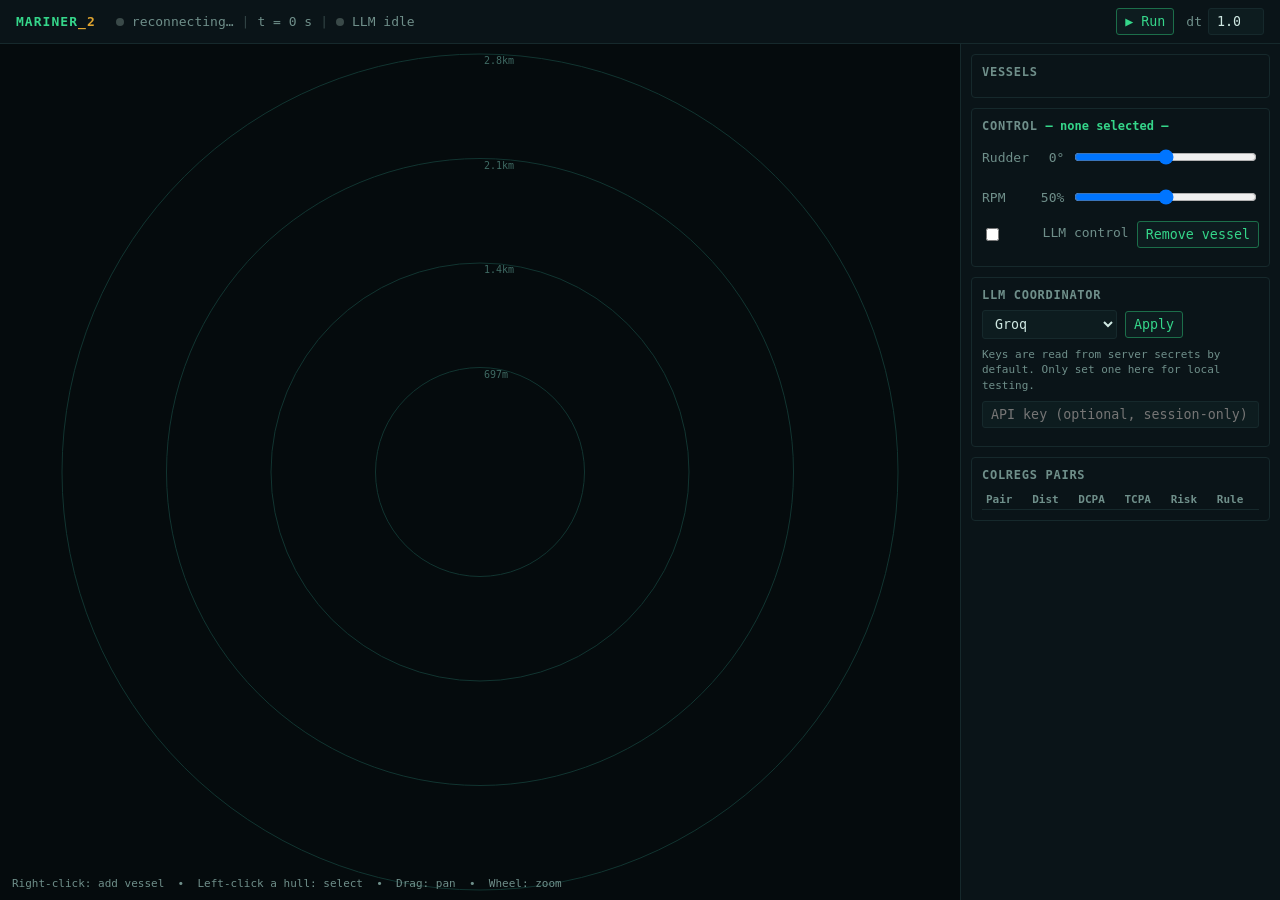
==== frontend/index.html @ 4fa9dcbb "Working tested prototype developed by Claude" ====
<!DOCTYPE html>
<html lang="en">
<head>
<meta charset="UTF-8">
<meta name="viewport" content="width=device-width, initial-scale=1">
<title>MARINER_2</title>
<link rel="stylesheet" href="style.css">
</head>
<body>

<div id="app">

  <header id="topbar">
    <div id="brand">MARINER<span id="brand-suffix">_2</span></div>
    <div id="sim-status">
      <span id="conn-dot" class="dot dot-off"></span>
      <span id="conn-label">connecting…</span>
      <span class="sep">|</span>
      <span id="sim-time">t = 0 s</span>
      <span class="sep">|</span>
      <span id="llm-dot" class="dot dot-off"></span>
      <span id="llm-label">LLM idle</span>
    </div>
    <div id="sim-controls">
      <button id="btn-play-pause">▶ Run</button>
      <label>dt <input id="dt-input" type="number" step="0.1" min="0.1" value="1.0"></label>
    </div>
  </header>

  <main>
    <div id="plot-wrap">
      <canvas id="plot"></canvas>
      <div id="hint">Right-click: add vessel &nbsp;•&nbsp; Left-click a hull: select &nbsp;•&nbsp; Drag: pan &nbsp;•&nbsp; Wheel: zoom</div>
    </div>

    <aside id="sidebar">

      <section class="panel" id="panel-vessels">
        <h2>Vessels</h2>
        <div id="vessel-list"></div>
      </section>

      <section class="panel" id="panel-control">
        <h2>Control <span id="control-target">— none selected —</span></h2>
        <div class="row">
          <label>Rudder <span id="rudder-val">0°</span></label>
          <input id="rudder-slider" type="range" min="-35" max="35" value="0" step="1">
        </div>
        <div class="row">
          <label>RPM <span id="rpm-val">50%</span></label>
          <input id="rpm-slider" type="range" min="0" max="100" value="50" step="1">
        </div>
        <div class="row">
          <label><input id="llm-toggle" type="checkbox"> LLM control</label>
          <button id="btn-remove-ship">Remove vessel</button>
        </div>
      </section>

      <section class="panel" id="panel-llm">
        <h2>LLM Coordinator</h2>
        <div class="row">
          <select id="llm-provider">
            <option value="groq">Groq</option>
            <option value="openai">OpenAI</option>
            <option value="anthropic">Anthropic</option>
            <option value="deepseek">DeepSeek</option>
            <option value="openrouter">OpenRouter</option>
            <option value="huggingface">Hugging Face</option>
          </select>
          <button id="btn-set-provider">Apply</button>
        </div>
        <div class="row small-note">
          Keys are read from server secrets by default. Only set one here for local testing.
        </div>
        <div class="row">
          <input id="llm-key-input" type="password" placeholder="API key (optional, session-only)">
        </div>
      </section>

      <section class="panel" id="panel-colregs">
        <h2>COLREGs Pairs</h2>
        <table id="colregs-table">
          <thead>
            <tr><th>Pair</th><th>Dist</th><th>DCPA</th><th>TCPA</th><th>Risk</th><th>Rule</th></tr>
          </thead>
          <tbody></tbody>
        </table>
      </section>

    </aside>
  </main>
</div>

<div id="add-ship-modal" class="modal hidden">
  <div class="modal-box">
    <h3>Add vessel</h3>
    <div class="row"><label>Name</label><input id="modal-name" placeholder="auto"></div>
    <div class="row"><label>Course (°)</label><input id="modal-course" type="number" value="0" min="0" max="359"></div>
    <div class="row"><label>Speed (kn)</label><input id="modal-speed" type="number" value="10" min="0" max="50" step="0.5"></div>
    <div class="row modal-buttons">
      <button id="modal-cancel">Cancel</button>
      <button id="modal-confirm">Add</button>
    </div>
  </div>
</div>

<script src="app.js"></script>
</body>
</html>
---- frontend/style.css ----
:root {
  --bg-deep: #050b0d;
  --bg-panel: #0a1418;
  --line: #16292c;
  --sweep-green: #35d68a;
  --sweep-green-dim: #1c6e4a;
  --amber: #e0a530;
  --red: #e05a4e;
  --text: #cfe8e2;
  --text-dim: #6f8f8a;
  --font-mono: "JetBrains Mono", "SF Mono", "Consolas", monospace;
}

* { box-sizing: border-box; }

html, body {
  margin: 0;
  height: 100%;
  background: var(--bg-deep);
  color: var(--text);
  font-family: var(--font-mono);
  font-size: 13px;
}

#app {
  display: flex;
  flex-direction: column;
  height: 100vh;
}

/* ---------- top bar ---------- */

#topbar {
  display: flex;
  align-items: center;
  gap: 20px;
  padding: 8px 16px;
  background: var(--bg-panel);
  border-bottom: 1px solid var(--line);
  flex-shrink: 0;
}

#brand {
  font-weight: 700;
  letter-spacing: 0.08em;
  color: var(--sweep-green);
}
#brand-suffix { color: var(--amber); }

#sim-status { display: flex; align-items: center; gap: 8px; color: var(--text-dim); }
#sim-status .sep { opacity: 0.4; }

.dot {
  width: 8px; height: 8px; border-radius: 50%;
  display: inline-block;
}
.dot-off { background: #3a4a49; }
.dot-on { background: var(--sweep-green); box-shadow: 0 0 6px var(--sweep-green); }
.dot-busy { background: var(--amber); box-shadow: 0 0 6px var(--amber); }
.dot-err { background: var(--red); box-shadow: 0 0 6px var(--red); }

#sim-controls { margin-left: auto; display: flex; align-items: center; gap: 12px; }
#sim-controls label { color: var(--text-dim); display: flex; align-items: center; gap: 6px; }
#sim-controls input[type="number"] { width: 56px; }

button, select, input {
  font-family: var(--font-mono);
  background: #0d1c1f;
  color: var(--text);
  border: 1px solid var(--line);
  border-radius: 3px;
  padding: 5px 8px;
}
button { cursor: pointer; color: var(--sweep-green); border-color: var(--sweep-green-dim); }
button:hover { background: #102723; }

/* ---------- main layout ---------- */

main { flex: 1; display: flex; min-height: 0; }

#plot-wrap { position: relative; flex: 1; min-width: 0; }
#plot { width: 100%; height: 100%; display: block; background: var(--bg-deep); cursor: crosshair; }

#hint {
  position: absolute; bottom: 10px; left: 12px;
  color: var(--text-dim); font-size: 11px;
  pointer-events: none;
}

#sidebar {
  width: 320px;
  flex-shrink: 0;
  background: var(--bg-panel);
  border-left: 1px solid var(--line);
  overflow-y: auto;
  padding: 10px;
}

.panel {
  border: 1px solid var(--line);
  border-radius: 4px;
  padding: 10px;
  margin-bottom: 10px;
}
.panel h2 {
  font-size: 12px;
  text-transform: uppercase;
  letter-spacing: 0.06em;
  color: var(--text-dim);
  margin: 0 0 8px 0;
  font-weight: 600;
}
.panel h2 span { color: var(--sweep-green); text-transform: none; letter-spacing: 0; }

.row { display: flex; align-items: center; gap: 8px; margin-bottom: 8px; }
.row label { flex: 1; color: var(--text-dim); display: flex; justify-content: space-between; }
.row input[type="range"] { flex: 2; }
.row input[type="number"], .row input[type="text"], .row input[type="password"] { flex: 1; width: 100%; }
.small-note { color: var(--text-dim); font-size: 11px; line-height: 1.4; }
.modal-buttons { justify-content: flex-end; }

#vessel-list { display: flex; flex-direction: column; gap: 4px; }
.vessel-row {
  display: flex; align-items: center; gap: 8px;
  padding: 5px 6px; border-radius: 3px; cursor: pointer;
  border: 1px solid transparent;
}
.vessel-row:hover { background: #0d1c1f; }
.vessel-row.selected { border-color: var(--sweep-green-dim); background: #0d1c1f; }
.vessel-swatch { width: 10px; height: 10px; border-radius: 2px; flex-shrink: 0; }
.vessel-name { flex: 1; }
.vessel-badge { font-size: 10px; padding: 1px 5px; border-radius: 8px; color: #05100e; }
.badge-llm { background: var(--sweep-green); }
.badge-maneuver { background: var(--amber); }

table { width: 100%; border-collapse: collapse; font-size: 11px; }
th, td { text-align: left; padding: 3px 4px; border-bottom: 1px solid var(--line); }
th { color: var(--text-dim); font-weight: 600; }
tr.risk-high td { color: var(--red); }
tr.risk-med td { color: var(--amber); }

/* ---------- modal ---------- */

.modal {
  position: fixed; inset: 0;
  background: rgba(0,0,0,0.6);
  display: flex; align-items: center; justify-content: center;
  z-index: 10;
}
.modal.hidden { display: none; }
.modal-box {
  background: var(--bg-panel);
  border: 1px solid var(--sweep-green-dim);
  border-radius: 6px;
  padding: 16px;
  width: 280px;
}
.modal-box h3 { margin-top: 0; color: var(--sweep-green); font-size: 13px; text-transform: uppercase; }
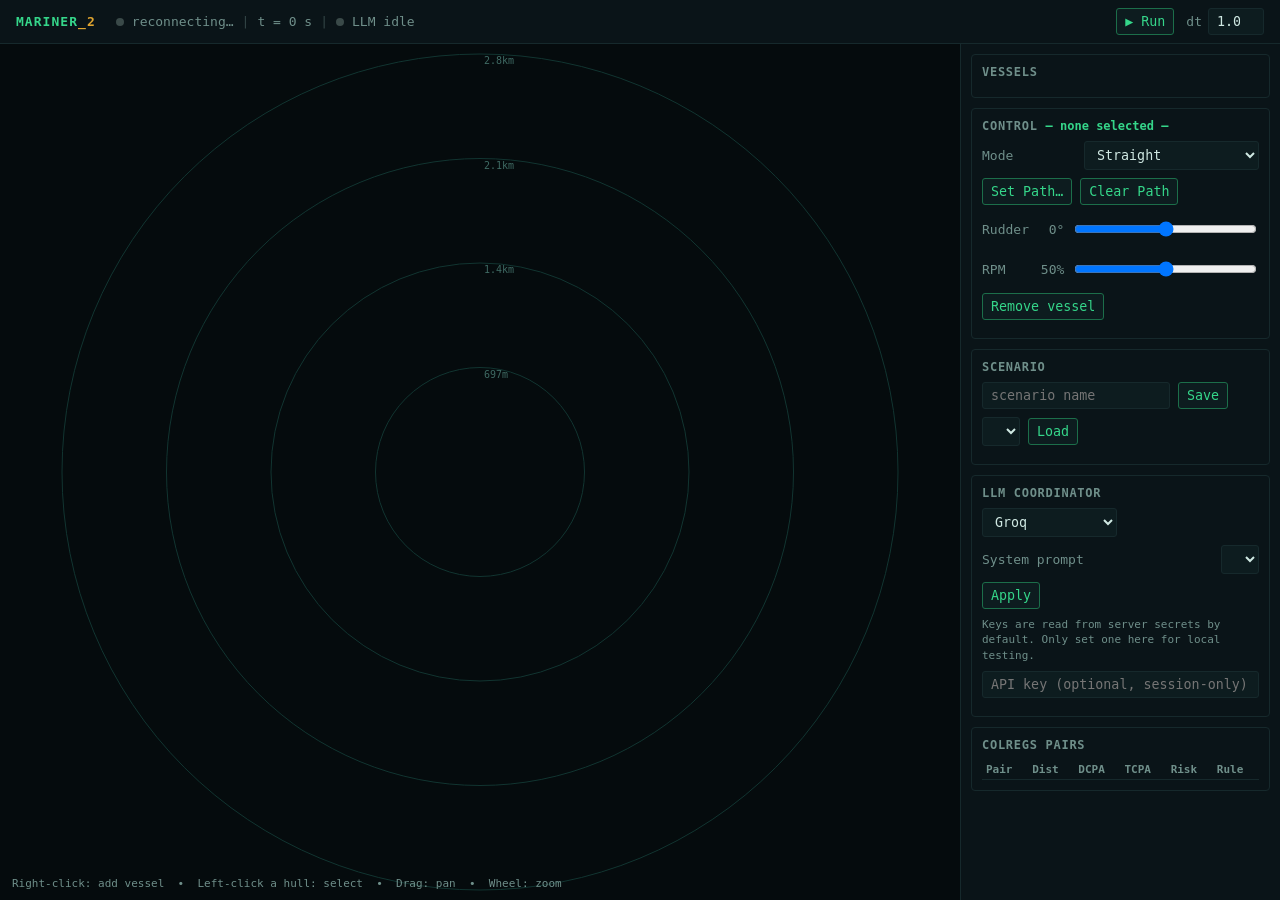
==== commit 9b1a0abb: "MARINER_2: FastAPI backend + web frontend" ====
--- a/frontend/index.html
+++ b/frontend/index.html
@@ -42,6 +42,31 @@
 
       <section class="panel" id="panel-control">
         <h2>Control <span id="control-target">— none selected —</span></h2>
+
+        <div class="row">
+          <label>Mode</label>
+          <select id="control-mode-select">
+            <option value="straight">Straight</option>
+            <option value="route">Follow path</option>
+            <option value="manual">Manual (keyboard)</option>
+            <option value="llm">LLM</option>
+          </select>
+        </div>
+
+        <div class="row" id="route-buttons">
+          <button id="btn-set-path">Set Path…</button>
+          <button id="btn-clear-path">Clear Path</button>
+        </div>
+        <div class="row hidden" id="route-drawing-buttons">
+          <span class="small-note" id="route-drawing-status">Click canvas to add waypoints</span>
+          <button id="btn-finish-path">Finish</button>
+          <button id="btn-cancel-path">Cancel</button>
+        </div>
+
+        <div class="row small-note hidden" id="manual-hint">
+          Keyboard: ←/→ rudder, ↑/↓ RPM, 0 to center rudder. Only this vessel receives keystrokes.
+        </div>
+
         <div class="row">
           <label>Rudder <span id="rudder-val">0°</span></label>
           <input id="rudder-slider" type="range" min="-35" max="35" value="0" step="1">
@@ -51,8 +76,19 @@
           <input id="rpm-slider" type="range" min="0" max="100" value="50" step="1">
         </div>
         <div class="row">
-          <label><input id="llm-toggle" type="checkbox"> LLM control</label>
           <button id="btn-remove-ship">Remove vessel</button>
+        </div>
+      </section>
+
+      <section class="panel" id="panel-scenario">
+        <h2>Scenario</h2>
+        <div class="row">
+          <input id="scenario-name" placeholder="scenario name">
+          <button id="btn-save-scenario">Save</button>
+        </div>
+        <div class="row">
+          <select id="scenario-list"></select>
+          <button id="btn-load-scenario">Load</button>
         </div>
       </section>
 
@@ -67,6 +103,12 @@
             <option value="openrouter">OpenRouter</option>
             <option value="huggingface">Hugging Face</option>
           </select>
+        </div>
+        <div class="row">
+          <label>System prompt</label>
+          <select id="llm-prompt"></select>
+        </div>
+        <div class="row">
           <button id="btn-set-provider">Apply</button>
         </div>
         <div class="row small-note">
--- a/frontend/style.css
+++ b/frontend/style.css
@@ -117,6 +117,7 @@
 .row input[type="range"] { flex: 2; }
 .row input[type="number"], .row input[type="text"], .row input[type="password"] { flex: 1; width: 100%; }
 .small-note { color: var(--text-dim); font-size: 11px; line-height: 1.4; }
+.row.hidden { display: none; }
 .modal-buttons { justify-content: flex-end; }
 
 #vessel-list { display: flex; flex-direction: column; gap: 4px; }
@@ -129,8 +130,10 @@
 .vessel-row.selected { border-color: var(--sweep-green-dim); background: #0d1c1f; }
 .vessel-swatch { width: 10px; height: 10px; border-radius: 2px; flex-shrink: 0; }
 .vessel-name { flex: 1; }
-.vessel-badge { font-size: 10px; padding: 1px 5px; border-radius: 8px; color: #05100e; }
+.vessel-badge { font-size: 10px; padding: 1px 5px; border-radius: 8px; color: #05100e; background: #3a4a49; }
 .badge-llm { background: var(--sweep-green); }
+.badge-route { background: #4aa3d1; }
+.badge-manual { background: var(--amber); }
 .badge-maneuver { background: var(--amber); }
 
 table { width: 100%; border-collapse: collapse; font-size: 11px; }
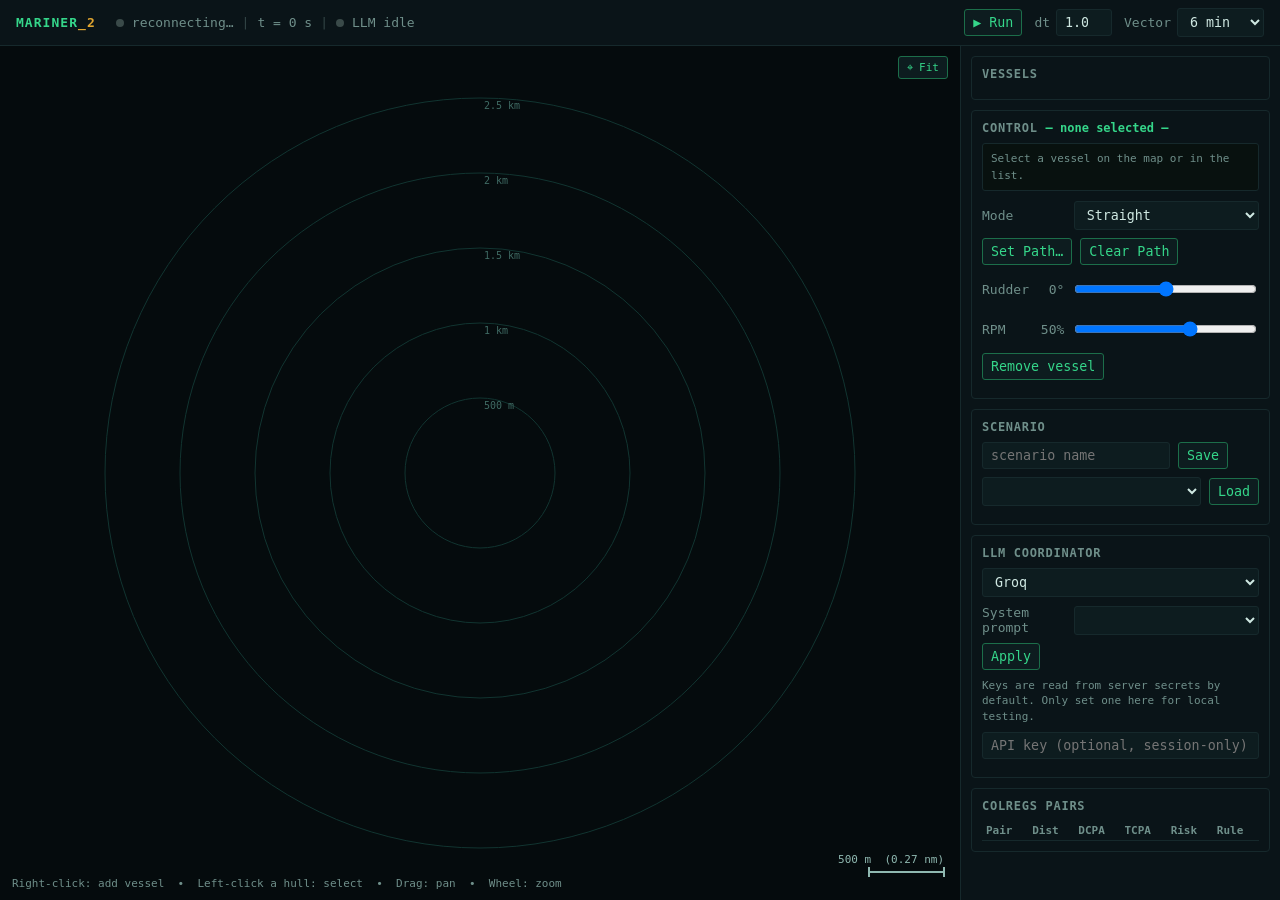
==== commit d793dbe1: "Vessel classes, size/weight dynamics, to-scale drawing" ====
--- a/frontend/index.html
+++ b/frontend/index.html
@@ -24,12 +24,19 @@
     <div id="sim-controls">
       <button id="btn-play-pause">▶ Run</button>
       <label>dt <input id="dt-input" type="number" step="0.1" min="0.1" value="1.0"></label>
+      <label>Vector <select id="vector-select">
+        <option value="0">off</option>
+        <option value="3">3 min</option>
+        <option value="6" selected>6 min</option>
+        <option value="12">12 min</option>
+      </select></label>
     </div>
   </header>
 
   <main>
     <div id="plot-wrap">
       <canvas id="plot"></canvas>
+      <button id="btn-fit" class="plot-btn" title="Zoom to fit all vessels">⌖ Fit</button>
       <div id="hint">Right-click: add vessel &nbsp;•&nbsp; Left-click a hull: select &nbsp;•&nbsp; Drag: pan &nbsp;•&nbsp; Wheel: zoom</div>
     </div>
 
@@ -42,6 +49,7 @@
 
       <section class="panel" id="panel-control">
         <h2>Control <span id="control-target">— none selected —</span></h2>
+        <div id="vessel-info" class="vessel-info">Select a vessel on the map or in the list.</div>
 
         <div class="row">
           <label>Mode</label>
@@ -64,7 +72,7 @@
         </div>
 
         <div class="row small-note hidden" id="manual-hint">
-          Keyboard: ←/→ rudder, ↑/↓ RPM, 0 to center rudder. Only this vessel receives keystrokes.
+          Keyboard: ←/→ rudder, ↑/↓ RPM (below 0 = astern), 0 centers the rudder. Only this vessel receives keystrokes.
         </div>
 
         <div class="row">
@@ -72,8 +80,8 @@
           <input id="rudder-slider" type="range" min="-35" max="35" value="0" step="1">
         </div>
         <div class="row">
-          <label>RPM <span id="rpm-val">50%</span></label>
-          <input id="rpm-slider" type="range" min="0" max="100" value="50" step="1">
+          <label title="Negative = astern">RPM <span id="rpm-val">50%</span></label>
+          <input id="rpm-slider" type="range" min="-50" max="100" value="50" step="1">
         </div>
         <div class="row">
           <button id="btn-remove-ship">Remove vessel</button>
@@ -137,6 +145,12 @@
   <div class="modal-box">
     <h3>Add vessel</h3>
     <div class="row"><label>Name</label><input id="modal-name" placeholder="auto"></div>
+    <div class="row"><label>Class</label><select id="modal-class"></select></div>
+    <div class="row"><label>Loading</label><select id="modal-loading">
+      <option value="laden">Laden</option>
+      <option value="ballast">Ballast</option>
+    </select></div>
+    <div class="modal-info" id="modal-class-info"></div>
     <div class="row"><label>Course (°)</label><input id="modal-course" type="number" value="0" min="0" max="359"></div>
     <div class="row"><label>Speed (kn)</label><input id="modal-speed" type="number" value="10" min="0" max="50" step="0.5"></div>
     <div class="row modal-buttons">
--- a/frontend/style.css
+++ b/frontend/style.css
@@ -159,3 +159,45 @@
   width: 280px;
 }
 .modal-box h3 { margin-top: 0; color: var(--sweep-green); font-size: 13px; text-transform: uppercase; }
+
+/* ---------- vessel info, plot overlay, class dialog ---------- */
+
+.vessel-info {
+  white-space: pre-line;
+  font-size: 11px;
+  line-height: 1.55;
+  color: var(--text-dim);
+  background: #08110f;
+  border: 1px solid var(--line);
+  border-radius: 3px;
+  padding: 6px 8px;
+  margin-bottom: 10px;
+}
+
+.plot-btn {
+  position: absolute;
+  top: 10px;
+  right: 12px;
+  font-size: 11px;
+  padding: 4px 8px;
+}
+
+.modal-info {
+  white-space: pre-line;
+  font-size: 11px;
+  line-height: 1.55;
+  color: var(--text-dim);
+  background: #08110f;
+  border: 1px solid var(--line);
+  border-radius: 3px;
+  padding: 6px 8px;
+  margin-bottom: 10px;
+}
+
+.modal-box { width: 340px; }
+
+.vessel-text { flex: 1; min-width: 0; }
+.vessel-text .vessel-name { color: var(--text); }
+.vessel-sub { font-size: 10px; color: var(--text-dim); white-space: nowrap; overflow: hidden; text-overflow: ellipsis; }
+
+.row select { flex: 2; min-width: 0; }
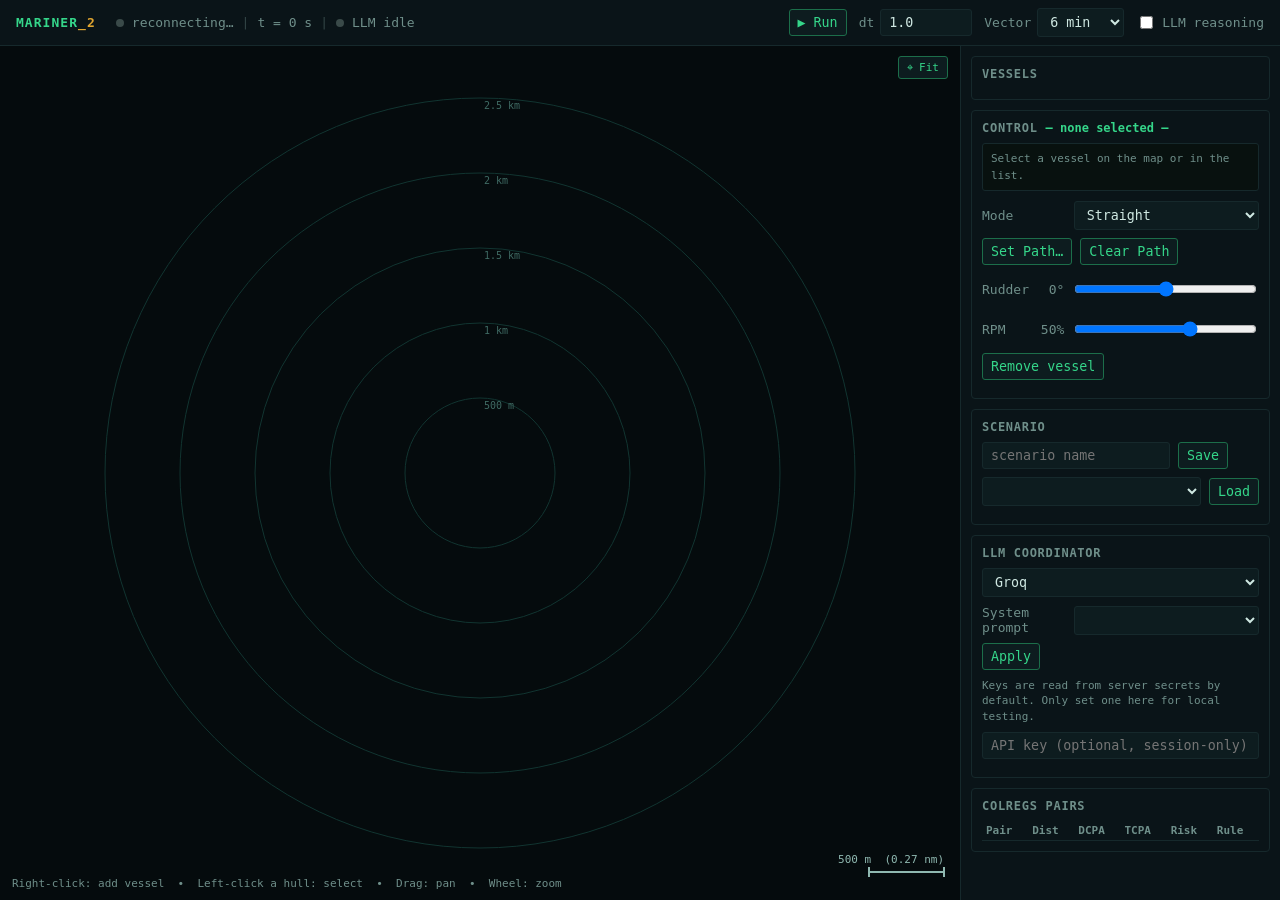
==== commit b6d85ce0: "Revising dt field to accomodate 3-digit number, implement LLM communication in gui to report reasoni" ====
--- a/frontend/index.html
+++ b/frontend/index.html
@@ -23,19 +23,21 @@
     </div>
     <div id="sim-controls">
       <button id="btn-play-pause">▶ Run</button>
-      <label>dt <input id="dt-input" type="number" step="0.1" min="0.1" value="1.0"></label>
+      <label>dt <input id="dt-input" type="number" step="0.05" min="0.05" value="1.0" title="Simulated seconds per 50 ms tick (0.05 = real time)"></label>
       <label>Vector <select id="vector-select">
         <option value="0">off</option>
         <option value="3">3 min</option>
         <option value="6" selected>6 min</option>
         <option value="12">12 min</option>
       </select></label>
+      <label class="check" title="Show what the LLM said for each vessel in LLM mode"><input id="show-reasoning" type="checkbox"> LLM reasoning</label>
     </div>
   </header>
 
   <main>
     <div id="plot-wrap">
       <canvas id="plot"></canvas>
+      <div id="bubble-layer"></div>
       <button id="btn-fit" class="plot-btn" title="Zoom to fit all vessels">⌖ Fit</button>
       <div id="hint">Right-click: add vessel &nbsp;•&nbsp; Left-click a hull: select &nbsp;•&nbsp; Drag: pan &nbsp;•&nbsp; Wheel: zoom</div>
     </div>
--- a/frontend/style.css
+++ b/frontend/style.css
@@ -61,7 +61,9 @@
 
 #sim-controls { margin-left: auto; display: flex; align-items: center; gap: 12px; }
 #sim-controls label { color: var(--text-dim); display: flex; align-items: center; gap: 6px; }
-#sim-controls input[type="number"] { width: 56px; }
+#sim-controls input[type="number"] { width: 92px; }   /* room for the digits and the spinner arrows */
+#sim-controls label.check { cursor: pointer; }
+input[type="checkbox"] { padding: 0; width: auto; }
 
 button, select, input {
   font-family: var(--font-mono);
@@ -201,3 +203,50 @@
 .vessel-sub { font-size: 10px; color: var(--text-dim); white-space: nowrap; overflow: hidden; text-overflow: ellipsis; }
 
 .row select { flex: 2; min-width: 0; }
+
+/* ---------- LLM reasoning bubbles (HTML over the map) ---------- */
+
+#bubble-layer {
+  position: absolute;
+  inset: 0;
+  overflow: hidden;
+  pointer-events: none;        /* never block panning, clicking or right-click */
+}
+
+.bubble {
+  position: absolute;
+  left: 0;
+  top: 0;
+  min-width: 150px;
+  max-width: 270px;
+  padding: 6px 9px 7px;
+  font-size: 11px;
+  line-height: 1.4;
+  background: rgba(9, 22, 20, 0.94);
+  border: 1px solid var(--line);
+  border-left: 3px solid var(--bubble-color, var(--sweep-green));
+  border-radius: 8px;
+  box-shadow: 0 2px 10px rgba(0, 0, 0, 0.55);
+  will-change: transform;
+}
+.bubble-head {
+  display: flex;
+  justify-content: space-between;
+  gap: 12px;
+  margin-bottom: 3px;
+  font-size: 10px;
+  color: var(--text-dim);
+}
+.bubble-name { color: var(--bubble-color, var(--sweep-green)); font-weight: 700; }
+.bubble-text { color: var(--text); white-space: pre-wrap; overflow-wrap: anywhere; }
+.bubble-text.none { color: var(--text-dim); }
+.bubble-out {
+  display: flex;
+  gap: 14px;
+  margin-top: 5px;
+  padding-top: 4px;
+  border-top: 1px solid var(--line);
+  color: var(--text-dim);
+}
+.bubble-out b { color: var(--text); font-weight: 600; }
+.bubble-out b.none { color: var(--text-dim); font-weight: 400; }
